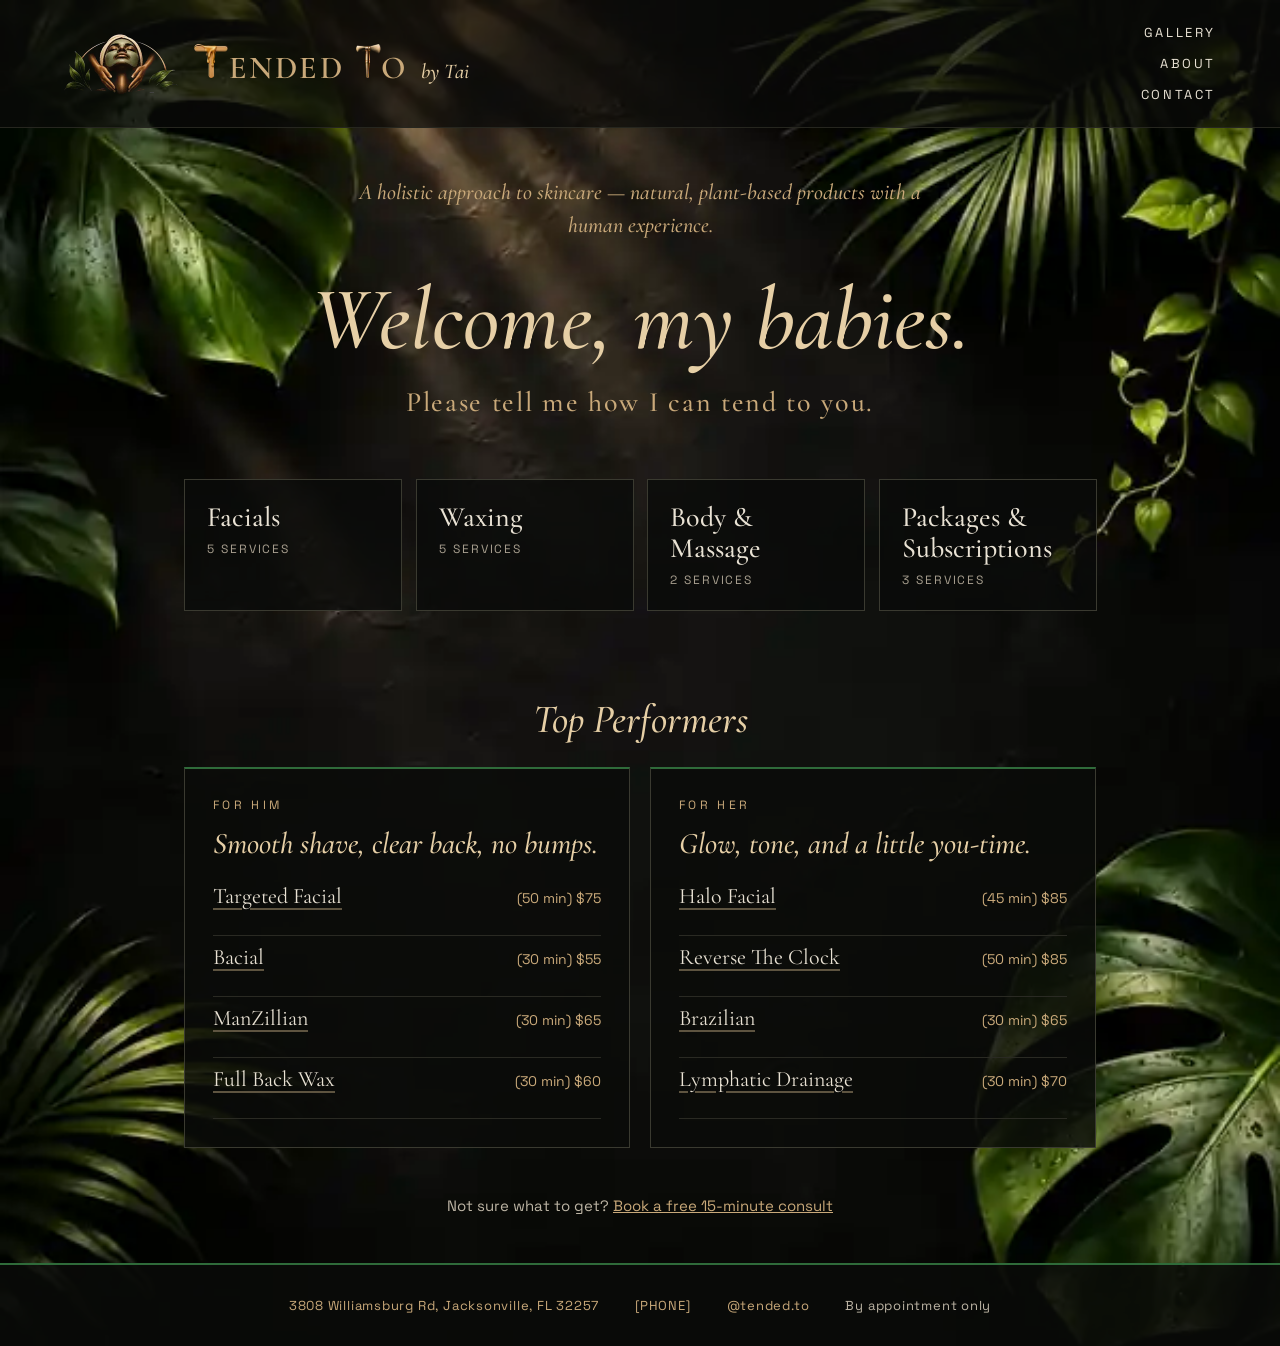
==== index.html @ b9e46a8d "Tended To by Tai website" ====
<!doctype html>
<html lang="en">
<head>
<meta charset="utf-8">
<meta name="viewport" content="width=device-width, initial-scale=1">
<title>Tended To by Tai | Holistic Skincare in Jacksonville, FL</title>
<meta name="description" content="Holistic, plant-based facials, waxing and body treatments for men and women by Tai, licensed esthetician. 3808 Williamsburg Road, Jacksonville, FL 32257. By appointment only.">
<meta property="og:title" content="Tended To by Tai">
<meta property="og:description" content="A holistic approach to skincare — natural, plant-based products with a human experience.">
<meta property="og:image" content="/logo-face.webp">
<link rel="icon" type="image/png" href="/favicon-32.png">
<link rel="apple-touch-icon" href="/icon.png">
<link rel="manifest" href="/manifest.webmanifest">
<meta name="theme-color" content="#0A0B09">
<meta name="apple-mobile-web-app-capable" content="yes">
<meta name="apple-mobile-web-app-status-bar-style" content="black-translucent">
<meta name="apple-mobile-web-app-title" content="Tended To">
<link rel="preconnect" href="https://fonts.googleapis.com">
<link rel="preconnect" href="https://fonts.gstatic.com" crossorigin>
<link rel="stylesheet" href="https://fonts.googleapis.com/css2?family=Cormorant+Garamond:ital,wght@0,400;0,500;0,600;1,300;1,500&family=Space+Grotesk:wght@400;500;600&display=swap">
<link rel="stylesheet" href="/styles.css">
</head>
<body>
<div class="page-bg">

<header class="site-header">
<a class="brand" href="/">
<img class="hdr-logo" src="/logo-face.webp" width="116" height="64" alt="">
<span class="brand-text">
<span class="wordmark" role="img" aria-label="Tended To">
<img class="wm-t wax" src="/t-wax.webp" alt=""><span aria-hidden="true">ENDED</span><span class="wm-gap" aria-hidden="true"></span><img class="wm-t" src="/t-brush.webp" alt=""><span aria-hidden="true">O</span>
</span>
<span class="by">by Tai</span>
</span>
</a>
<nav class="site-nav" aria-label="Main">
<a href="/gallery">GALLERY</a>
<a href="/about">ABOUT</a>
<a href="/contact">CONTACT</a>
</nav>
</header>

<main>
<section class="hero">
<p class="tagline">A holistic approach to skincare — natural, plant-based products with a human experience.</p>
<h1 class="display">Welcome, my babies.</h1>
<p class="ask">Please tell me how I can tend to you.</p>
</section>

<section class="services container" aria-label="Services">
<div class="slide-up">
<div class="cat-grid" id="cat-grid" role="group" aria-label="Service categories"></div>
<div class="svc-list" id="svc-list" hidden></div>
</div>
</section>

<section class="picks container">
<h2 class="display">Top Performers</h2>
<div class="pick-grid" id="pick-grid"></div>
<p class="consult">Not sure what to get? <a href="https://tendedto.as.me/schedule/cf6c2302">Book a free 15-minute consult</a></p>
</section>
</main>

<footer class="site-footer">
<a href="https://www.google.com/maps/search/?api=1&amp;query=3808+Williamsburg+Road+Jacksonville+FL+32257">3808 Williamsburg Rd, Jacksonville, FL 32257</a>
<a href="tel:">[PHONE]</a>
<a href="https://www.instagram.com/tended.to">@tended.to</a>
<span>By appointment only</span>
</footer>

<div class="modal" id="addon-modal" hidden>
<div class="dialog" role="dialog" aria-modal="true" aria-labelledby="sel-name">
<div class="dialog-head">
<div style="display:flex;flex-direction:column;gap:6px">
<span class="eyebrow" style="color:#9C8A6C">YOUR VISIT</span>
<span class="sel-name" id="sel-name"></span>
<span class="sel-meta" id="sel-meta"></span>
</div>
<button type="button" class="icon-btn" id="close-modal" aria-label="Close">
<svg width="20" height="20" viewBox="0 0 24 24" fill="none" stroke="#C9A97A" stroke-width="2" stroke-linecap="round" aria-hidden="true"><path d="M6 6l12 12M18 6L6 18"/></svg>
</button>
</div>
<div class="pitch">
<span class="h">Make it count, baby.</span>
<span class="s">Add one of these while you're already in the chair.</span>
</div>
<div class="addons" id="addons"></div>
<a class="btn" id="cta" href="https://tendedto.as.me/schedule/cf6c2302">CONTINUE TO BOOKING</a>
<button type="button" class="no-thanks" id="no-thanks">No thanks</button>
</div>
</div>

</div>
<script src="/app.js"></script>
</body>
</html>
---- styles.css ----
/* Tended To by Tai — site styles */
*{box-sizing:border-box}
html{-webkit-text-size-adjust:100%}
body{margin:0;background:#0A0B09;color:#E9E2D4;font-family:'Space Grotesk',system-ui,sans-serif}
a{color:#C9A97A}a:hover{color:#E6CFA6}
img{max-width:100%}

.page-bg{min-height:100vh;display:flex;flex-direction:column;background:#0A0B09 url(/bg.webp) center top/cover no-repeat fixed}
@media (max-width:760px){.page-bg{background-attachment:scroll;background-size:auto 100vh;background-repeat:repeat-y}}
main{flex:1 0 auto}

/* Header */
.site-header{display:flex;flex-wrap:wrap;align-items:center;justify-content:space-between;gap:16px;padding:18px 5%;border-bottom:1px solid #26261F;background:rgba(10,11,9,.72)}
.brand{display:flex;align-items:center;gap:14px;text-decoration:none}
.hdr-logo{display:block;width:116px;height:64px;mix-blend-mode:lighten}
.brand-text{display:flex;flex-wrap:wrap;align-items:baseline;gap:4px 12px}
.wordmark{display:flex;align-items:baseline;font-family:'Cormorant Garamond',serif;font-weight:600;font-size:32px;letter-spacing:.08em;line-height:1;color:#C9A97A}
.wm-t{display:block;height:34px;width:auto}
.wm-t.wax{margin-right:1px}
.wm-gap{width:12px}
.by{font-family:'Cormorant Garamond',serif;font-style:italic;font-weight:500;font-size:21px;color:#E6CFA6}
.site-nav{display:flex;flex-direction:column;align-items:flex-end;gap:2px;font-size:13px;letter-spacing:.2em}
.site-nav a{text-decoration:none;color:#E9E2D4;padding:6px 0}
.site-nav a[aria-current="page"]{color:#C9A97A;border-bottom:1px solid #C9A97A}
@media (max-width:600px){
  .site-header{justify-content:center;padding:12px 16px}
  .hdr-logo{width:80px;height:auto}
  .wordmark{font-size:23px}
  .wm-t{height:25px}
  .site-nav{flex-direction:row;align-items:center;justify-content:center;width:100%;gap:24px}
}

/* Footer */
.site-footer{background:rgba(10,11,9,.85);border-top:2px solid #2F6B3A;padding:24px 5%;display:flex;flex-wrap:wrap;justify-content:center;gap:12px 36px;font-size:13px;letter-spacing:.06em;color:#BDB5A5}
.site-footer a{text-decoration:none;padding:8px 0}
.site-footer span{padding:8px 0}

/* Shared type */
.eyebrow{font-size:12px;letter-spacing:.28em;color:#C9A97A}
.serif{font-family:'Cormorant Garamond',serif}
.display{margin:0;font-family:'Cormorant Garamond',serif;font-style:italic;font-weight:500;color:#E6CFA6}
.container{max-width:1040px;margin:0 auto}
.panel{background:rgba(10,11,9,.85);border-top:2px solid #2F6B3A;padding:22px;display:flex;flex-direction:column;gap:10px}
.panel .big{font-family:'Cormorant Garamond',serif;font-size:40px;line-height:1;color:#C9A97A}
.panel .ttl{font-size:15px;font-weight:600;color:#E9E2D4}
.panel p{margin:0;font-size:14px;line-height:1.6;color:#BDB5A5}
.btn{display:inline-flex;align-items:center;justify-content:center;min-height:52px;padding:0 32px;background:#C9A97A;color:#0C0C0B;text-decoration:none;font-size:14px;font-weight:600;letter-spacing:.18em}
.btn:hover{color:#0C0C0B;background:#E6CFA6}
.grid-auto{display:grid;gap:16px;grid-template-columns:repeat(auto-fit,minmax(min(240px,100%),1fr))}

/* Home hero */
.hero{padding:48px 5% 32px;display:flex;flex-direction:column;align-items:center;text-align:center;gap:20px}
.tagline{margin:0 0 12px;max-width:620px;font-family:'Cormorant Garamond',serif;font-style:italic;font-weight:500;font-size:clamp(18px,2vw,22px);line-height:1.5;color:#C9A97A}
.hero h1{font-size:clamp(48px,7vw,92px);line-height:1.02}
.ask{margin:0;font-family:'Cormorant Garamond',serif;font-weight:500;font-size:clamp(20px,2.4vw,28px);letter-spacing:.06em;color:#C9A97A}

/* Categories */
.services{padding:16px 5% 64px}
@keyframes slideUp{from{opacity:0;transform:translateY(40px)}to{opacity:1;transform:none}}
.slide-up{animation:slideUp .55s cubic-bezier(.2,.7,.2,1) both}
.cat-grid{padding:12px 0;display:grid;gap:14px;grid-template-columns:repeat(auto-fit,minmax(min(200px,100%),1fr))}
.cat-tile{all:unset;box-sizing:border-box;cursor:pointer;display:flex;flex-direction:column;gap:8px;min-height:104px;padding:22px;text-align:left;background:rgba(10,11,9,.78);border:1px solid #3A3A30;position:relative;transform:scale(1);transform-origin:center;transition:transform .45s cubic-bezier(.34,1.56,.64,1),box-shadow .35s ease,border-color .35s ease,background-color .35s ease,opacity .35s ease;will-change:transform}
.cat-tile[aria-pressed="true"]{background:rgba(31,77,46,.85);border-color:#C9A97A}
.cat-tile .name{font-family:'Cormorant Garamond',serif;font-weight:500;font-size:28px;line-height:1.1;color:#E9E2D4}
.cat-tile .count{font-size:12px;letter-spacing:.16em;color:#A9A090}
@media (hover:hover) and (pointer:fine){
  .cat-grid:hover .cat-tile{transform:scale(.96);opacity:.8}
  .cat-grid .cat-tile:hover{transform:scale(1.125) translateY(-4px);opacity:1;z-index:2;box-shadow:0 22px 48px rgba(0,0,0,.65),0 0 24px rgba(201,169,122,.25);border-color:#C9A97A;background-color:rgba(31,77,46,.7)}
}
.cat-tile:focus-visible{outline:2px solid #C9A97A;outline-offset:3px;z-index:2}
@media (prefers-reduced-motion:reduce){.slide-up{animation:none}.cat-tile{transition:none}.cat-grid:hover .cat-tile,.cat-grid .cat-tile:hover{transform:none;opacity:1}}

.svc-list{margin-top:28px;background:rgba(10,11,9,.82);border:1px solid #2A2A23;padding:8px 28px 16px}
.svc-list[hidden]{display:none}
.svc{padding:16px 0;border-bottom:1px solid #2A2A23;display:flex;flex-direction:column;gap:4px}
.svc-btn{all:unset;cursor:pointer;display:flex;flex-wrap:wrap;align-items:baseline;gap:10px;min-height:44px;font-family:'Cormorant Garamond',serif;font-weight:500;font-size:26px;color:#E6CFA6;text-decoration:underline;text-decoration-color:#5E5440;text-underline-offset:6px}
.svc-btn:focus-visible{outline:2px solid #C9A97A;outline-offset:3px}
.svc-btn .time{font-family:'Space Grotesk',sans-serif;font-size:14px;color:#A9A090;text-decoration:none}
.svc-btn .price{font-size:20px;color:#C9A97A}
.svc p{margin:0;font-size:14px;line-height:1.5;color:#BDB5A5}

/* Top performers */
.picks{padding:8px 5% 48px}
.picks h2{text-align:center;font-size:40px;margin-bottom:24px}
.pick-grid{display:grid;gap:20px;grid-template-columns:repeat(auto-fit,minmax(min(300px,100%),1fr))}
.pick{background:rgba(10,11,9,.82);border:1px solid #3A3A30;border-top:2px solid #2F6B3A;padding:28px;display:flex;flex-direction:column;gap:14px}
.pick .line{font-family:'Cormorant Garamond',serif;font-style:italic;font-weight:500;font-size:30px;line-height:1.15;color:#E6CFA6}
.pick-btn{all:unset;cursor:pointer;display:flex;justify-content:space-between;align-items:baseline;gap:12px;min-height:44px;padding:8px 0;border-bottom:1px solid #2A2A23}
.pick-btn:focus-visible{outline:2px solid #C9A97A;outline-offset:3px}
.pick-btn .n{font-family:'Cormorant Garamond',serif;font-size:22px;color:#E9E2D4;text-decoration:underline;text-decoration-color:#5E5440;text-underline-offset:5px}
.pick-btn .p{font-size:14px;color:#C9A97A;white-space:nowrap}
.consult{margin:48px 0 0;text-align:center;font-size:15px;color:#BDB5A5}

/* Add-on dialog */
.modal{position:fixed;inset:0;background:rgba(0,0,0,.72);display:flex;align-items:center;justify-content:center;padding:16px;z-index:10}
.modal[hidden]{display:none}
.dialog{width:100%;max-width:520px;max-height:90vh;overflow-y:auto;background:#141412;border:1px solid #C9A97A;padding:28px;display:flex;flex-direction:column;gap:18px}
.dialog-head{display:flex;justify-content:space-between;align-items:flex-start;gap:12px}
.dialog .sel-name{font-family:'Cormorant Garamond',serif;font-size:30px;color:#E9E2D4}
.dialog .sel-meta{font-size:14px;color:#A9A090}
.icon-btn{all:unset;cursor:pointer;width:44px;height:44px;display:flex;align-items:center;justify-content:center}
.pitch{border-top:1px solid #2A2A23;padding-top:18px;display:flex;flex-direction:column;gap:4px}
.pitch .h{font-family:'Cormorant Garamond',serif;font-size:22px;color:#C9A97A}
.pitch .s{font-size:14px;color:#BDB5A5}
.addons{display:flex;flex-direction:column;gap:10px}
.addon{all:unset;cursor:pointer;display:flex;align-items:center;gap:14px;min-height:44px;padding:12px 14px;border:1px solid #2A2A23}
.addon[aria-pressed="true"]{border-color:#C9A97A;background:#1F4D2E}
.addon:focus-visible{outline:2px solid #C9A97A;outline-offset:2px}
.addon .box{width:22px;height:22px;flex:none;border:1px solid #C9A97A;display:flex;align-items:center;justify-content:center;font-size:14px;color:#0C0C0B}
.addon[aria-pressed="true"] .box{background:#C9A97A}
.addon .txt{flex:1;display:flex;flex-direction:column;gap:2px;text-align:left}
.addon .an{font-size:15px;font-weight:600;color:#E9E2D4}
.addon .ad{font-size:13px;color:#A9A090}
.addon .ap{font-size:15px;color:#C9A97A}
.no-thanks{all:unset;cursor:pointer;text-align:center;min-height:44px;font-size:13px;color:#A9A090;text-decoration:underline}

/* Gallery */
.ba{margin:0;display:flex;flex-direction:column;gap:12px}
.ba-pair{display:grid;grid-template-columns:repeat(2,minmax(0,1fr));gap:8px}
.ba-pair .ph{aspect-ratio:3/4;border:1px dashed #5E5440;background:rgba(20,20,18,.9);display:flex;align-items:flex-end;padding:12px;font-size:11px;letter-spacing:.24em;color:#C9A97A}
.ba-pair img{width:100%;aspect-ratio:3/4;object-fit:cover;display:block}
.ba figcaption{font-family:'Cormorant Garamond',serif;font-size:24px;color:#E9E2D4;text-align:center}
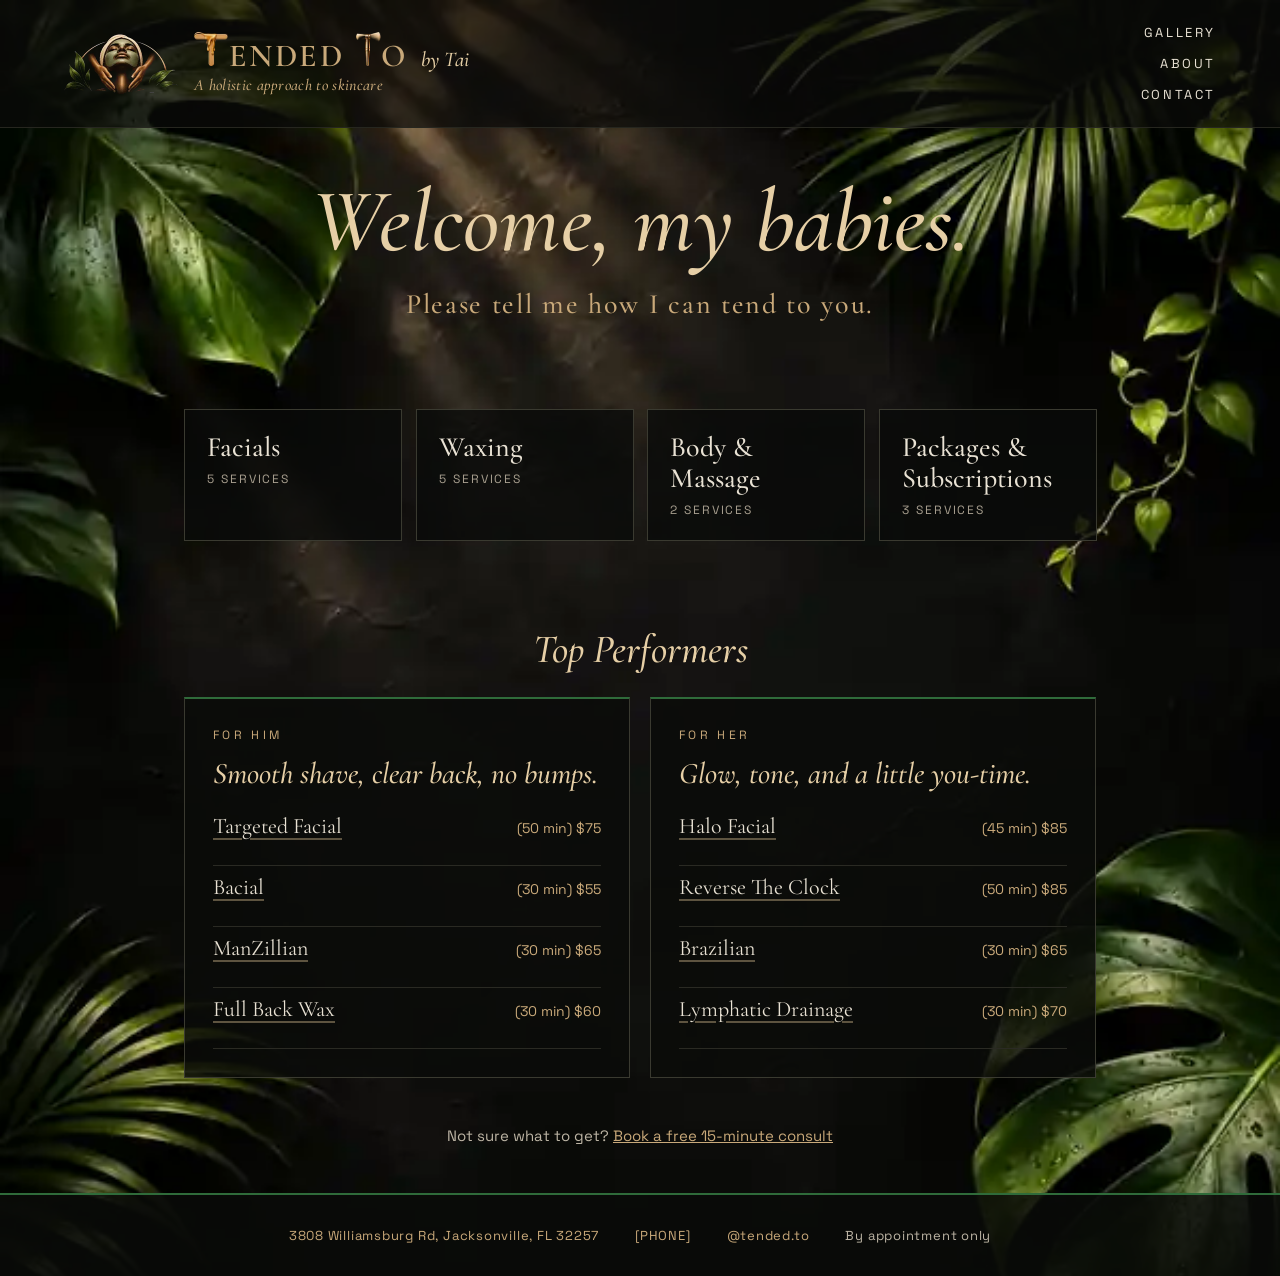
==== commit 8ff7c819: "Add files via upload" ====
--- a/index.html
+++ b/index.html
@@ -31,6 +31,7 @@
 <img class="wm-t wax" src="/t-wax.webp" alt=""><span aria-hidden="true">ENDED</span><span class="wm-gap" aria-hidden="true"></span><img class="wm-t" src="/t-brush.webp" alt=""><span aria-hidden="true">O</span>
 </span>
 <span class="by">by Tai</span>
+<span class="brand-tag">A holistic approach to skincare</span>
 </span>
 </a>
 <nav class="site-nav" aria-label="Main">
@@ -41,10 +42,15 @@
 </header>
 
 <main>
-<section class="hero">
-<p class="tagline">A holistic approach to skincare — natural, plant-based products with a human experience.</p>
+<section class="hero hero-split">
+<div class="hero-text">
 <h1 class="display">Welcome, my babies.</h1>
 <p class="ask">Please tell me how I can tend to you.</p>
+</div>
+<div class="hero-media">
+<div class="hero-show" id="hero-show" aria-hidden="true" hidden></div>
+<p class="media-caption">Natural, plant-based products with a human experience.</p>
+</div>
 </section>
 
 <section class="services container" aria-label="Services">
--- a/styles.css
+++ b/styles.css
@@ -120,3 +120,22 @@
 .ba-pair .ph{aspect-ratio:3/4;border:1px dashed #5E5440;background:rgba(20,20,18,.9);display:flex;align-items:flex-end;padding:12px;font-size:11px;letter-spacing:.24em;color:#C9A97A}
 .ba-pair img{width:100%;aspect-ratio:3/4;object-fit:cover;display:block}
 .ba figcaption{font-family:'Cormorant Garamond',serif;font-size:24px;color:#E9E2D4;text-align:center}
+
+/* Hero slideshow */
+.hero-split{max-width:1100px;margin:0 auto;display:grid;grid-template-columns:1fr;gap:28px;align-items:center}
+.hero-text{display:flex;flex-direction:column;align-items:center;gap:20px}
+.hero-show{position:relative;width:min(270px,70%);aspect-ratio:4/5;justify-self:center;overflow:hidden;border:1px solid #3A3A30;background:#141412;box-shadow:0 20px 50px rgba(0,0,0,.55)}
+.hero-show[hidden]{display:none}
+.hero-show img{position:absolute;inset:0;width:100%;height:100%;object-fit:cover;opacity:0;transition:opacity .9s ease-in-out}
+.hero-show img.on{opacity:1}
+@media (min-width:900px){.hero-split:has(.hero-show:not([hidden])){grid-template-columns:1.25fr 1fr;text-align:left}.hero-split:has(.hero-show:not([hidden])) .hero-text{align-items:flex-start}}
+@media (prefers-reduced-motion:reduce){.hero-show img{transition:none}}
+
+/* Brand tagline and slideshow caption */
+.brand-tag{flex-basis:100%;font-family:'Cormorant Garamond',serif;font-style:italic;font-weight:500;font-size:16px;letter-spacing:.02em;color:#C9A97A;line-height:1.2}
+.hero-media{display:flex;flex-direction:column;align-items:center;gap:12px}
+.hero-media .hero-show{justify-self:auto}
+.media-caption{margin:0;max-width:300px;text-align:center;font-family:'Cormorant Garamond',serif;font-style:italic;font-weight:500;font-size:18px;line-height:1.4;color:#C9A97A}
+.hero-show[hidden]+.media-caption{display:none}
+.hero-split:has(.hero-show[hidden]){grid-template-columns:1fr}
+@media (max-width:600px){.brand-tag{font-size:14px;text-align:center}}
